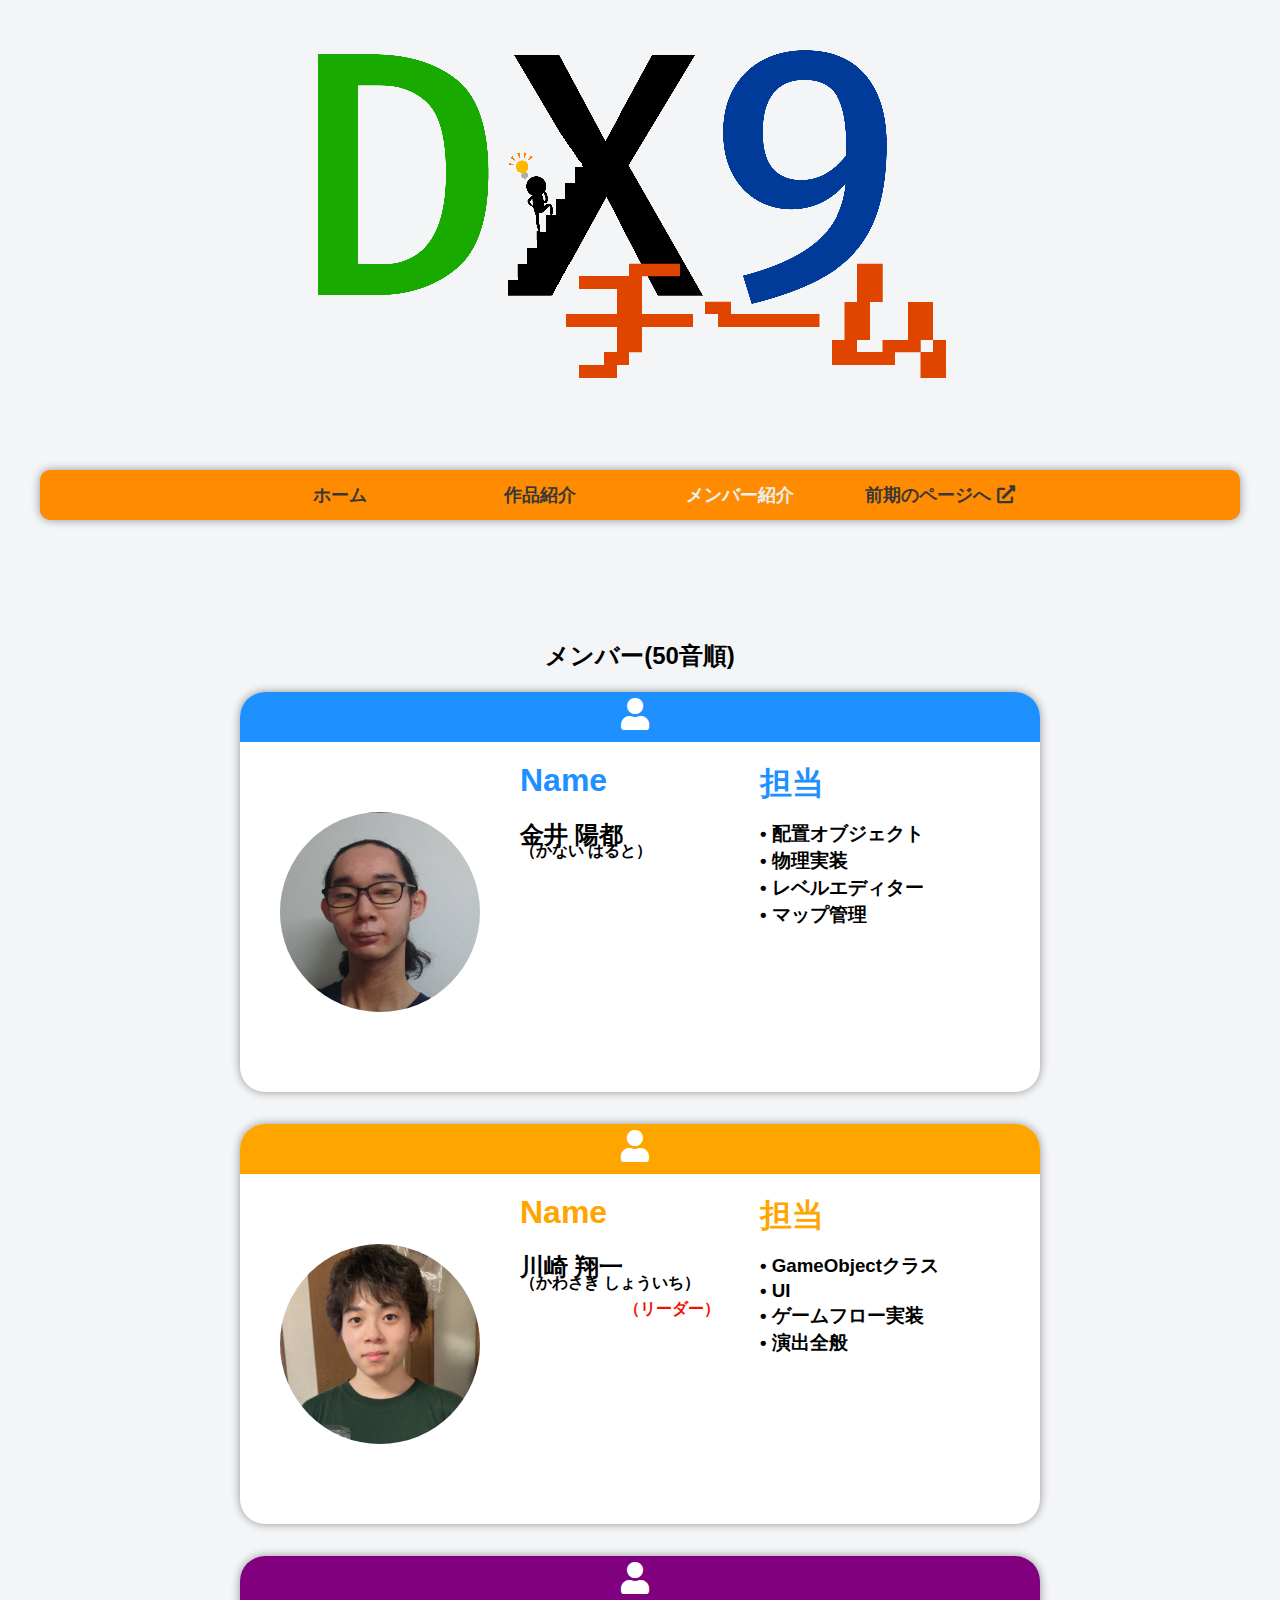
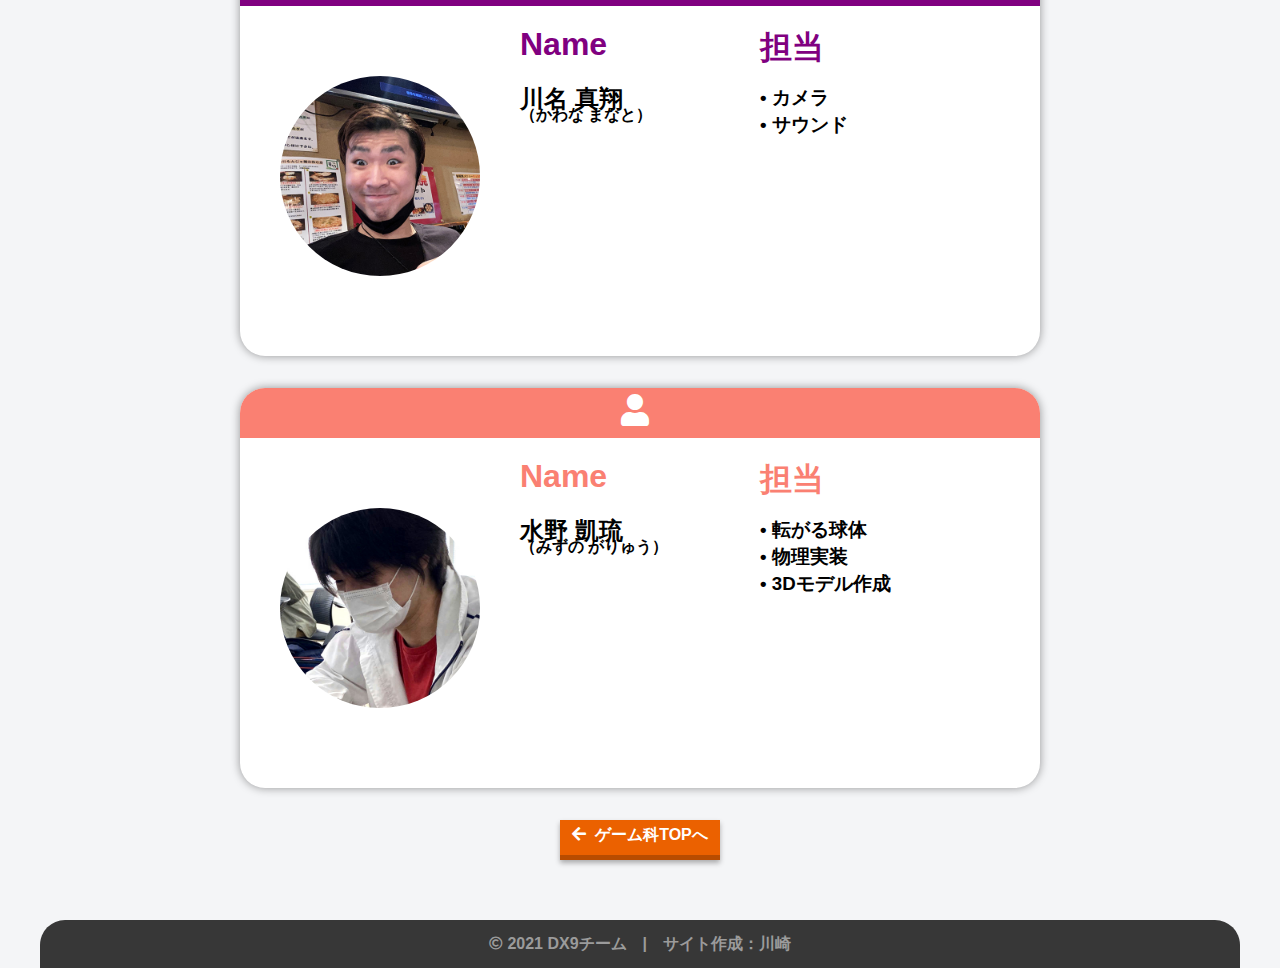
==== about-us/index.html @ 87ac419a "学科内発表会更新" ====
<!DOCTYPE html>
<html lang="ja" dir="ltr">
  <head>
    <meta charset="utf-8">
    <meta name="author"              content="shopipi">
    <meta name="robots"              content="noindex,nofollow">
    <meta http-equiv="pragma"        content="no-cache">
    <meta http-equiv="cache-control" content="no-cache">

    <!-- モバイル対応用 -->
    <meta name="viewport" content="width=device-width">

    <!-- favicon -->
    <link rel="shortcut icon" href="../favicon.png" type="image/png">

    <!-- CSS -->
    <link rel="stylesheet" href="../master.css">
    <link rel="stylesheet" href="../include/nav.css">
    <link rel="stylesheet" href="profile-card.css">
    <link rel="stylesheet" href="../yokoari.css">
    <link rel="stylesheet" href="../top-page.css">
    <link rel="stylesheet" href="https://use.fontawesome.com/releases/v5.6.3/css/all.css">

    <!-- JavaScript -->
    <script type="text/javascript" src="https://code.jquery.com/jquery-3.5.1.min.js"></script>
    <script type="text/javascript" src="../master.js"></script>
    <script type="text/javascript" src="profile-card.js"></script>
    <script type="text/javascript" src="../ajax.js"></script>
    <script src="../client.js"></script>

    <!-- Ajax -->
    <script>
      AjaxItem.nav('../', 2);
    </script>
    
    <!-- 見た目 -->
    <title>メンバー紹介 | DX9チーム</title>
    <link rel="canonical" href="https://ydagame.github.io/DX9-Team/about-us/"/>
    <meta property="og:title"     content="チーム紹介 | DX9チーム"/>
    <meta property="og:url"       content="https://ydagame.github.io/DX9-Team/about-us/"/>
    <meta property="og:site_name" content="DX9チーム"/>
    <meta property="og:type"      content="website"/>
    <meta property="og:image"     content="https://raw.githubusercontent.com/ydagame/DX9-Team/main/DX9-Team-white.png"/>
    <meta name="twitter:card"     content="summary_large_image"/>
    <meta name="twitter:title"    content="メンバー紹介 | DX9チーム"/>
    <meta name="description"      content="YDAゲーム科の2年DX9チームのウェブサイトです"/>
    <meta name="theme-color"      content="#FF8C00"/>
  </head>

  <body>

    <!-- IEブロック -->
    <script type="text/javascript" src="../notsupport.js"></script>

    <!-- <div class="header"></div> -->
    <!-- <div class="koro-logo-black"></div> -->
    <!-- <div class="shadow"></div> -->

    <dir class="logo big"></dir>

    <!-- ナビゲーション -->
    <div class="nav"></div>
    
    <!-- ナビゲーション -->
    <div class="nav-pc">
      <a href="../" class="tab">ホーム</a>
      <a href="../KORO" class="tab">作品紹介</a>
      <a href="" class="tab current">メンバー紹介</a>
      <a href="/DX9-Team/前期のページ" target="_blank" class="zenki tab">前期のページへ&nbsp;<i class="fas fa-external-link-alt"></i></a>
    </div>

    <!-- 見出し -->
    <h2 style="margin: 20px auto 20px auto;">メンバー(50音順)</h2>

    <!-- Profile -->
    <script>
      let kanai = new Profile("kanai");
      kanai.set_name("金井 陽都", "かない はると");
      kanai.set_avatarImg("kanai.png");
      kanai.set_themeColor("dodgerblue");
      kanai.add_TANTOU("配置オブジェクト");
      kanai.add_TANTOU("物理実装");
      kanai.add_TANTOU("レベルエディター");
      kanai.add_TANTOU("マップ管理");
      // kanai.add_TANTOU("Transformクラス");
      // kanai.add_YOTEI("Stage（フィールド）");
      kanai.create();
    </script>
    <script>
      let kawasaki = new Profile("kawasaki", true);
      kawasaki.set_name("川崎 翔一", "かわさき しょういち");
      kawasaki.set_avatarImg("kawasaki.jpg");
      kawasaki.set_themeColor("orange");
      kawasaki.add_TANTOU("GameObjectクラス");
      kawasaki.add_TANTOU("UI");
      // kawasaki.add_TANTOU("SkyBox");
      // kawasaki.add_TANTOU("パーティクルエフェクト");
      kawasaki.add_TANTOU("ゲームフロー実装");
      kawasaki.add_TANTOU("演出全般")
      // kawasaki.add_YOTEI("セーブデータ実装");
      kawasaki.create();
    </script>
    <script>
      let kawana = new Profile("kawana");
      kawana.set_name("川名 真翔", "かわな まなと");
      kawana.set_avatarImg("kawana.jpg");
      kawana.set_themeColor("purple");
      kawana.add_TANTOU("カメラ");
      kawana.add_TANTOU("サウンド");
      kawana.create();
    </script>
    <script>
      let mizuno = new Profile("mizuno");
      mizuno.set_name("水野 凱琉", "みずの がりゅう");
      mizuno.set_avatarImg("mizuno.jpg");
      mizuno.set_themeColor("salmon");
      mizuno.add_TANTOU("転がる球体");
      mizuno.add_TANTOU("物理実装");
      mizuno.add_TANTOU("3Dモデル作成");
      // mizuno.add_YOTEI("まだ実装できていない<br>&nbsp; 物理の実装");
      mizuno.create();
    </script>

    <!-- ボタン -->
    <a href="https://ydagame.wixsite.com/presentation2021" class="back-top-top">
      <i class="fas fa-arrow-left"></i>&nbsp;
      ゲーム科TOPへ
    </a>

    <!-- ページ上部に戻る -->
    <div class="moveToTop"></div>
    
    <!-- フッター -->
    <footer><i class="far fa-copyright"></i>&nbsp;2021 DX9チーム　|　サイト作成：川崎</footer>

  </body>
</html>
---- master.css ----
/*==================================
               Root
==================================*/
:root
{
  --popup-scale: 1.05;
  --duration-value: 0.3s;
  --border-radius-value: 20px;
  --box-shadow-value: 0px 0px 10px rgba(0,0,0,0.4);

  --card-item-width: 230px;
  --card-item-height: 300px;
  --card-item-margin: 0 auto 0 auto;

  --card-item-img-width: 220px;

  --footer-height: 18px;
}

/*==================================
               Body
==================================*/
body
{
  /* For Ajax Load */
  visibility: hidden;

  background-repeat: no-repeat;
  background-size: 100%;

  display: flex;
  flex-direction: column;
  min-height: 100vh;
  margin: 0;
  padding: 0;

  background-attachment: fixed;
  
  background-color: #F4F5F7;
  font-family: Arial, Helvetica, sans-serif;
}

/*==================================
             Logo Image
==================================*/
.logo
{
  background: url(DX9-Team.png) no-repeat;
  margin: 0 auto;

  -ms-interpolation-mode: nearest-neighbor;
  image-rendering: -webkit-optimize-contrast;
  image-rendering: -moz-crisp-edges;
  image-rendering: -o-crisp-edges;
  image-rendering: pixelated;
}
.large
{
  width: calc(1960px / 2);
  height: calc(1410px / 2);
  background-size: calc(1960px / 2);
}
.big
{
  width: calc(1960px / 3);
  height: calc(1410px / 3);
  background-size: calc(1960px / 3);
}
.mini
{
  background: url("DX9-Team.png") no-repeat;
  transition-duration: 0.3s;
  margin: -10px 0 20px 0;
  
  width: calc(1960px / 12);
  height: calc(1410px / 12 - 20px);
  background-size: calc(1960px / 12);

  position: relative;
  top: 24px;
  right: 20px;
}
.notsupport-img
{
  background: url(DX9-Team.png) no-repeat;
  width: 592px;
  height: 337px;
  background-size: 592px;
  margin: 0 auto;
  transform: scale(0.5);
}

/*==================================
              Header
==================================*/
header
{
  position: absolute;
  background-repeat: no-repeat;
  background-position: center center;
  background-size: 100%;
  width: 100%;
  height: 250px;
  margin: 0 auto;
  z-index: -1;
  background: transparent;
}

/*==================================
            パンくずリスト
==================================*/
.breadcrumb
{
  padding: 8px 0 0 calc(50% - 600px);
  text-align: left;
  list-style: none;

  margin: 0;
  width: 100%;
  height: 28px;
  background: #283593;
}
.breadcrumb li
{
  display: inline;
  list-style: none;
}
.breadcrumb li:after
{
  content: '>';
  padding: 0 0.2em;
  color: white;
}
.breadcrumb li:last-child:after
{
  content: '';
}
.breadcrumb li a
{
  text-decoration: underline;
  color: white;
}
.breadcrumb li a:hover
{
  text-decoration: none;
}
.breadcrumb span
{
  color: white;
}

/*==================================
          Iframe Contents
==================================*/
iframe
{
  margin: 10px auto;
  border-radius: 16px;
  border: none;
  border-style: none;
  outline: none;
  box-shadow: var(--box-shadow-value);
  max-width: 100vw;
}

/*==================================
          ページ上部に戻る
==================================*/
.moveToTop
{
  width: 50px;
  height: 50px;
  background: url("https://image.flaticon.com/icons/png/512/61/61769.png");
  background-size: 100%;
  position: fixed;
  bottom: 20px;
  right: 20px;
  transition-duration: 0.3s;
  transform: scale(0);
}

/*==================================
              Footer
==================================*/
footer
{ 
  display: flex;
  flex-direction: row;
  justify-content: center;
  align-items: center;

  background: #373737;
  width: 1200px;
  height: 48px;
  text-align: center;
  margin: 0 auto;
  color: #9b9b9b;
  font-weight: bold;
  border-radius: 25px 25px 0 0;
  font-size: 16px;
}
footer i
{
  font-size: 13.5px;
}

/*==================================
     ゲーム科トップに戻るボタン
==================================*/
a.back-top-top
{
  color: white;
  background-color: #eb6100;
  border-bottom: 5px solid #b84c00;
  width: 160px;
  height: 30px;
  text-align: center;
  font-weight: bold;
  margin: 0 auto 60px;
  text-decoration: none;
  padding-top: 5px;
}
a.back-top-top:hover
{
  margin-top: 3px;
  color: white;
  background: #f56500;
  border-bottom: 2px solid #b84c00;
}
a.back-top-top
{
  box-shadow: 0 3px 5px rgba(0, 0, 0, 0.3);
}

/*==================================
          アンケートボタン
==================================*/
a.google-form-btn
{
  color: white;
  background-color: #673ab7;
  border-bottom: 5px solid #3e2569;
  width: 160px;
  height: 30px;
  text-align: center;
  font-weight: bold;
  margin: 0 auto 20px;
  text-decoration: none;
  padding-top: 5px;
}
a.google-form-btn:hover
{
  margin-top: 3px;
  color: white;
  background: #7c44db;
  border-bottom: 2px solid #3e2569;
}
a.google-form-btn
{
  box-shadow: 0 3px 5px rgba(0, 0, 0, 0.3);
}

/*==================================
             Scrollbar
==================================*/
::-webkit-scrollbar
{
  width: 12px;
  height: 12px;
}
::-webkit-scrollbar-track
{
  background: #8e8e8e;
}
::-webkit-scrollbar-thumb
{
  background: #373737;
  border-radius: 50px;
}

/*==================================
            For Mobile
==================================*/
@media screen and (max-width: 480px)
{
  .big, .large
  {
    width: 90vw;
    height: 50vw;
    background-size: 90vw;
    margin: 0 auto !important;
  }
  .moveToTop
  {
    display: none;
  }
  header
  {
    height: 75vw;
    background-size: auto 75vw;
  }
  
  footer
  {
    height: 8vw;
    font-size: 4vw;
    width: 80vw;
  }
}
---- include/nav.css ----
nav
{
  text-align: center;
  margin-bottom: 40px;
  margin: 0 auto;
  border-radius: 25px;
}
nav ul
{
  margin: 0;
  padding: 0;
  padding-bottom: 2px;
}
nav li
{
  list-style: none;
  display: inline-block;
  width: 250px;
  margin-left: -7px;
}
nav li.current
{
  border-bottom: darkorange solid 3px;
}
nav li:not(:first-child)
{
  border-left: 3px solid #aaa;
}
nav li:not(:last-child)
{
  border-right: 3px solid #aaa;
}
nav a
{
  text-decoration: none;
  color: #aaa;
  font-size: 18px;
  font-weight: bold;
  margin-left: 2px;
  transition-duration: 0.1s;
}
nav .current a
{
  color: black;
}
nav .tab a:hover
{
  color: darkorange;
  cursor: pointer;
}

.mobile-nav, .mobile-nav-menu
{
  display: none;
}

@media screen and (max-width: 480px)
{
  .mobile-nav
  {
    display: block;
    margin: 0 auto;
    font-size: 48px;
    color: darkorange;
    text-align: center;
  }
  .mobile-nav p
  {
    font-size: 14.4px;
    font-weight: bold;
    margin: -6px auto;
  }
  .mobile-nav-icon
  {
    transition-duration: 0.3s;
  }
  .mobile-nav-icon.close
  {
    transform: rotateZ(0deg);
  }
  .mobile-nav-icon.open
  {
    transform: rotateZ(90deg);
  }
  .mobile-nav-menu
  {
    transition-duration: 0.3s;
    width: 100vw;
    text-align: center;
    display: block;
  }
  .mobile-nav-menu a, .mobile-nav-menu i
  {
    color: #aaa;
    text-decoration: none;
    font-weight: bold;
  }
  .mobile-nav-menu a.current
  {
    color: black; 
  }
  .mobile-nav-menu.close
  {
    visibility: hidden;
    height: 0;
    font-size: 0;
  }
  .mobile-nav-menu.open
  {
    visibility: visible;
    height: 170px;
    font-size: 20px;
  }
  .mobile-nav-bar
  {
    display: block;
    width: 40vw;
    height: 5px;
    background: lightgray;
    margin: 40px auto;
    border-radius: 50px;
  }
  nav
  {
    display: none;
  }
  nav a
  {
    font-size: 24px;
  }
  nav li:not(:first-child)
  {
    border: none;
  }
  nav li:not(:last-child)
  {
    border: none;
  }
  nav li:first-child
  {
    border-bottom: #aaa solid 3px;
  }  
}
---- about-us/profile-card.css ----
.bg
{
  border-radius: 25px;
  margin: 0 auto 32px auto;

  box-shadow: 0px 0px 10px rgba(0,0,0,0.4);
  width: 800px;
  height: 400px;
  background-size: 800px;
  background-color: white;
}
.bg .title-bar
{
  width: 800px;
  height: 50px;
  border-radius: 25px 25px 0 0;
  text-align: center;
  font-size: 48px;
  font-weight: bold;
  line-height: 35px;
}
.title-bar .fa-user
{
  color: white;
}
.bg .avatar
{
  background-repeat: no-repeat;
  background-size: 200px;

  width: 200px;
  height: 200px;
  border-radius: 50%;
  margin: 70px 0 auto 40px;
}
.bg .profile, .bg .detail
{
  margin: 20px 0 0 40px;
}
.bg .profile
{
  width: 200px;
}
.bg h1
{
  margin: 0;
}
.bg .furigana
{
  /* line-height: 0; */
  margin: -30px 0 45px 0;
  font-size: 16px;
}
.bg .leader
{
  color: #F40F02;
  text-align: right;
  margin-top: -40px;
  font-weight: bold;
}
.bg .role
{
  color: red;
  font-weight: bold;
}
.bg .inner
{
  display: flex;
}
.detail h3
{
  margin: 15px 0 -14px 0;
}
.detail h1:not(:first-child)
{
  margin-top: 55px;
}
.bg i
{
  font-size: 32px;
  transition-duration: 0.1s;
  color: dimgray;
  margin-right: 10px;
}
.fa-github:hover
{
  color: #792F9E;
}
.fa-youtube:hover
{
  color: red;
}
.fa-twitter:hover
{
  color: #1da1f2;
}

@media screen and (max-width: 480px)
{
  .bg
  {
    width: 90vw;
    height: auto;
    padding-bottom: 60px;

    margin: 0 auto 30px;
  }
  .bg .inner
  {
    flex-direction: column;
  }
  .bg .title-bar
  {
    width: 90vw;
  }
  .bg h1
  {
    font-size: 48px;
    margin-top: -30px;
  }
  .bg h2
  {
    font-size: 28px;
  }
  .bg .leader
  {
    text-align: left;
  }
  .bg .avatar
  {
    width: 150px;
    height: 150px;
    background-size: 150px !important;
    background-position: center center;
    margin: 30px auto;
  }
  .bg .profile, .bg .detail
  {
    width: 80vw;
  }
  .bg i:hover
  {
    color: dimgray !important;
  }
  .bg h2
  {
    margin-top: 0;
  }
  .bg .yotei
  {
    margin-top: 30px !important;
  }
}
---- yokoari.css ----
.header
{
  width: 99.3vw;
  height: 340px;
  background: #6aaf16;
  position: absolute;
  right: 0;
  left: 0;
  z-index: -2;
  box-shadow: var(--box-shadow-value);
  border-radius: 0 0 400px 400px;
  /* border-right: white 14px solid; */
  /* border-left:  white 14px solid; */
}
.koro-logo-black
{
  width: 500px;
  height: 500px;
  background-size: 500px !important;
  background: url(KORO-Logo-Black.png) no-repeat;
  margin: 20px auto 100px;
  box-shadow: var(--box-shadow-value);
  border-radius: 50%;
}
.shadow
{
  width: 300px;
  height: 50px;
  background: darkgrey;
  margin: 0 auto;
  position: absolute;
  right: 0;
  left: 0;
  top: 490px;
  border-radius: 50%;
  z-index: -1;
}
.yokoari
{
  width: 1380px;
  margin: 0 auto;
  line-height: 20px;
}
.yokoari h1
{
  font-size: 50px;
  color: goldenrod;
  text-shadow: 1px 1px 0 goldenrod, -1px -1px 0 goldenrod,
              -1px 1px 0 goldenrod,  1px -1px 0 goldenrod,
               0px 1px 0 goldenrod,  0   -1px 0 goldenrod,
              -1px 0   0 goldenrod,  1px  0   0 goldenrod;
}
.yokoari h2
{
  font-size: 70px;
  text-align: center;
  color: orange;
  text-shadow: 1px 1px 0 orange, -1px -1px 0 orange,
              -1px 1px 0 orange,  1px -1px 0 orange,
               0px 1px 0 orange,  0   -1px 0 orange,
              -1px 0   0 orange,  1px  0   0 orange;
}
.only-mobile-view
{
  display: none !important;
}

.download
{
  margin: 0 auto;
}
.download h1
{
  color: #F40F02;
  font-size: 42px;
  text-align: center;
}
.download .br
{
  display: none;
}
.download .desc
{
  font-size: 24px;
  font-weight: bold;
  width: 800px;
  margin: 50px auto 70px;
  line-height: 50px;
}
.download .desc a
{
  color: black;
}
.download .desc p
{
  font-size: 16px;
  text-align: right;
  color: dimgray;
  line-height: 20px;
}
.download .desc .plz
{
  color: #673ab7;
  font-weight: bold;
  margin-bottom: 60px;
  font-size: 18px;
  text-align: center;
}

.spilt-bar
{
  width: 340px;
  height: 5px;
  background: lightgray;
  margin: 40px auto;
  border-radius: 50px;
}

.nav
{
  margin: 50px auto !important;
}

details
{
  border: none;
  outline: none;
}
summary
{
  font-size: 19px;
  border: none;
  outline: none;
}
summary:hover
{
  cursor: pointer;
}
.wd
{
  width: 100%;
  height: 100%;
}

@media screen and (max-width: 480px)
{
  .header
  {
    height: 34vw;
    border-radius: 0 0 80px 80px;
  }
  .koro-logo-black
  {
    width: 50vw;
    height: 50vw;
    background-size: 50vw !important;
    margin-bottom: 10vw;
  }
  .shadow
  {
    width: 25vw;
    height: 8vw;
    top: 50vw;
  }
  .yokoari
  {
    margin: -20px auto 0;
    width: 100vw;
  }
  .yokoari h1
  {
    font-size: 7vw;
  }
  .yokoari h2
  {
    font-size: 9vw;
  }
  .only-pc-view
  {
    display: none !important;
  }
  .only-mobile-view
  {
    display: block !important;
  }

  .download h1
  {
    font-size: 7vw;
  }
  .download .br
  {
    display: block;
  }
  .download .desc
  {
    width: 90vw;
    font-size: 5vw;
    line-height: 30px;
  }
  .download .desc li
  {
    padding-bottom: 20px;
  }
  .download .desc p
  {
    font-size: 3.5vw;
    text-align: right;
  }

  .spilt-bar
  {
    width: 40vw;
    height: 5px;
    background: lightgray;
    margin: 40px auto;
    border-radius: 50px;
  }

  .nav
  {
    margin: 0 auto !important;
  }
}
---- top-page.css ----
.wrapper
{
  display: flex;
  flex-direction: row;
  margin: 0 auto;
}
.sidebar
{
  display: flex;
  flex-direction: column;
  margin: 80px auto 0 20px;
}
.banner
{
  width: 400px;
  height: 200px;
  background: #373737;
  margin-top: 20px;
  box-shadow: var(--box-shadow-value);
  border-radius: 20px;

  transition-duration: 0.3s;

  /* -ms-interpolation-mode: nearest-neighbor;
  image-rendering: -webkit-optimize-contrast;
  image-rendering: -moz-crisp-edges;
  image-rendering: -o-crisp-edges;
  image-rendering: pixelated; */
}
.banner.zoom
{
  background: url('banner-zoom.png') no-repeat;
  background-size: 400px;
  background-position: center center;
}
.banner.poster
{
  background: url('banner-poster.png') no-repeat;
  background-size: 400px;
  background-position: center center;
}
.banner:hover
{
  transform: scale(1.05);
}
.nav-pc
{
  width: 1200px;
  height: 50px;
  background: darkorange;
  margin: -100px auto 100px;

  display: flex;
  flex-direction: row;
  justify-content: center;
  align-items: center;
  text-align: center;

  border-radius: 10px;

  box-shadow: var(--box-shadow-value);
}
.nav-pc .tab
{
  width: 200px;
  font-weight: bold;
  color: #373737;
  text-decoration: none;
  transition-duration: 0.3s;
  font-size: 18px;
}
.nav-pc .tab.current
{
  color: #ECF0F2;
}
.what-dx9team
{
  width: 500px;
  height: var(--photo-height);
  text-align: center;
  display: none;
}
.what-dx9team h1
{
  color: white;
}
nav
{
  display: none !important;
}
@media screen and (max-width: 480px)
{
  .wrapper
  {
    flex-direction: column;
  }
  .sidebar
  {
    width: 90vw;
    flex-direction: row;
    margin: 50px auto;
  }
  .banner
  {
    width: 40vw;
    height: 40vw;
    margin: 0 auto;
    background-size: 40vw !important;
  }
  .banner-split
  {
    width: 10vw;
  }
  .banner:hover
  {
    transform: scale(1);
    cursor: default;
  }
  .banner.zoom
  {
    background: url(banner-zoom-mobile.png);
  }
  .banner.poster
  {
    background: url(banner-poster-mobile.png);
  }
  .nav-pc
  {
    display: none;
  }
}
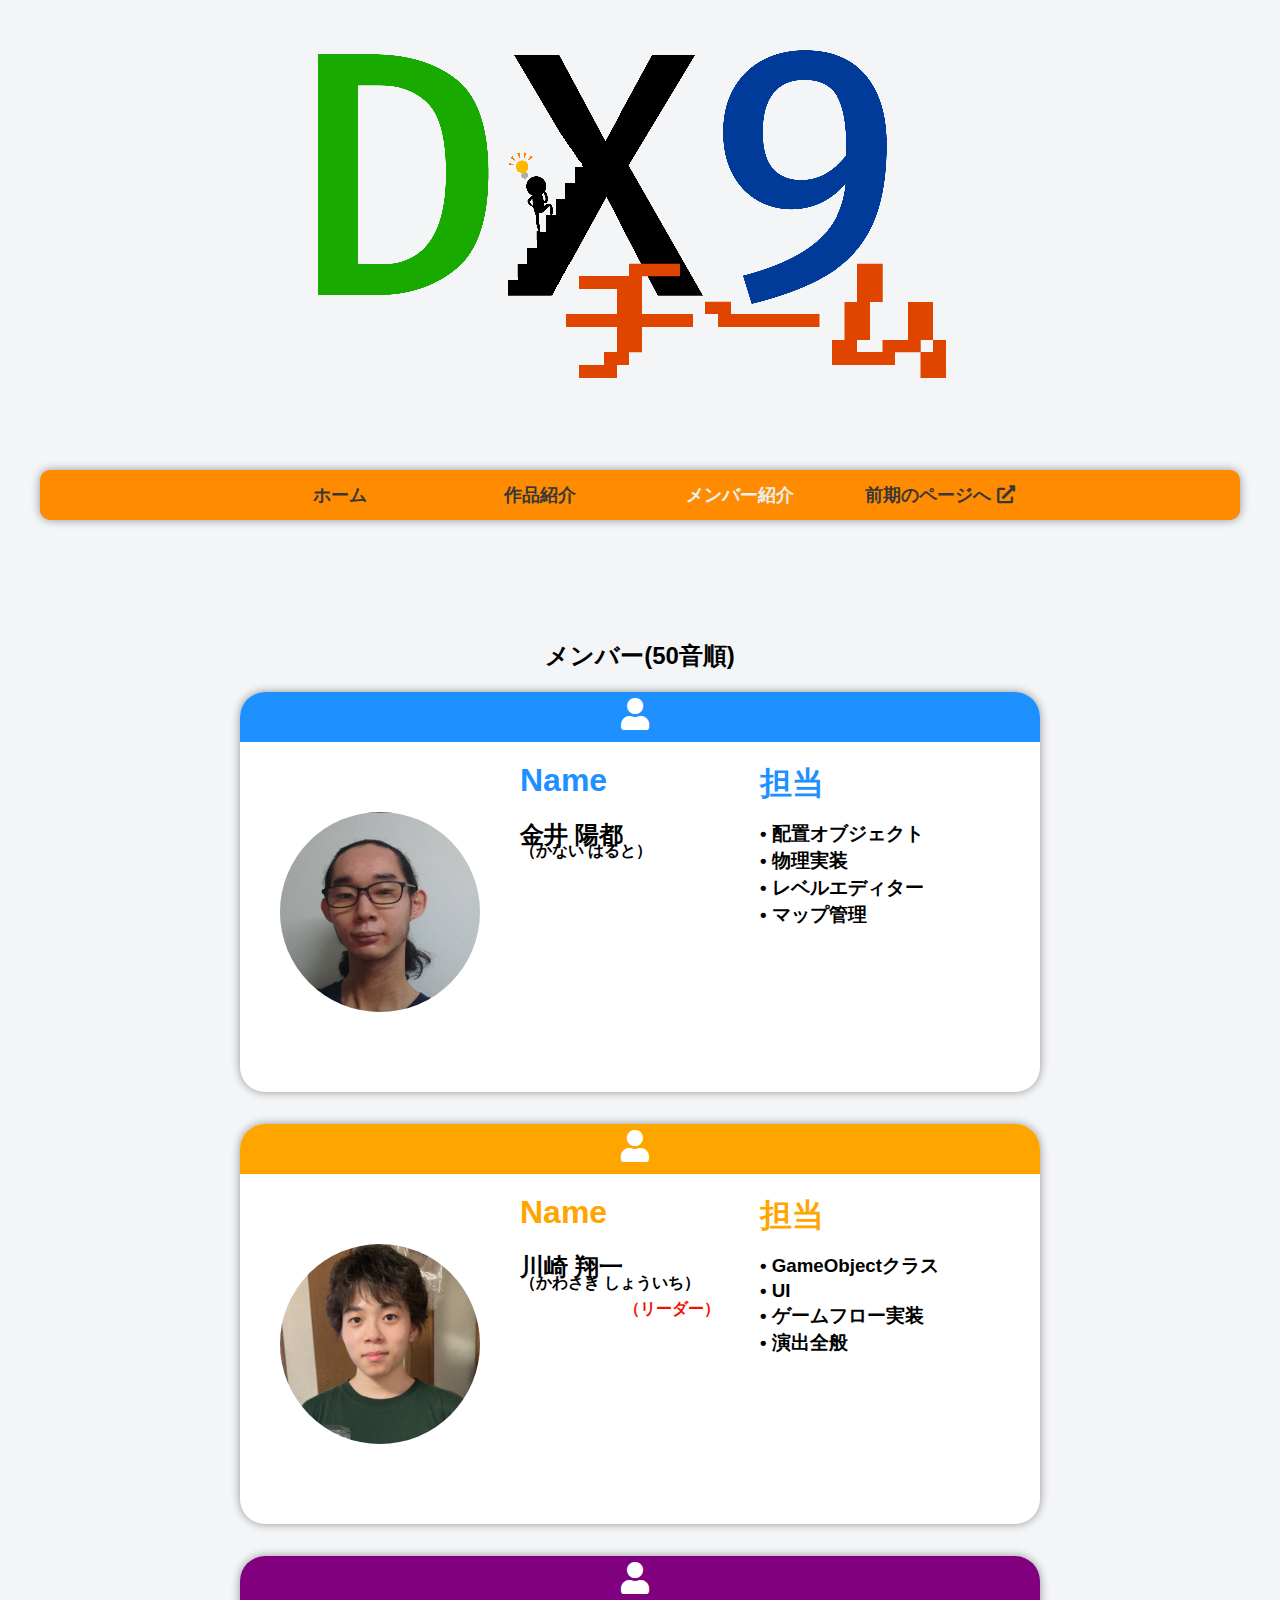
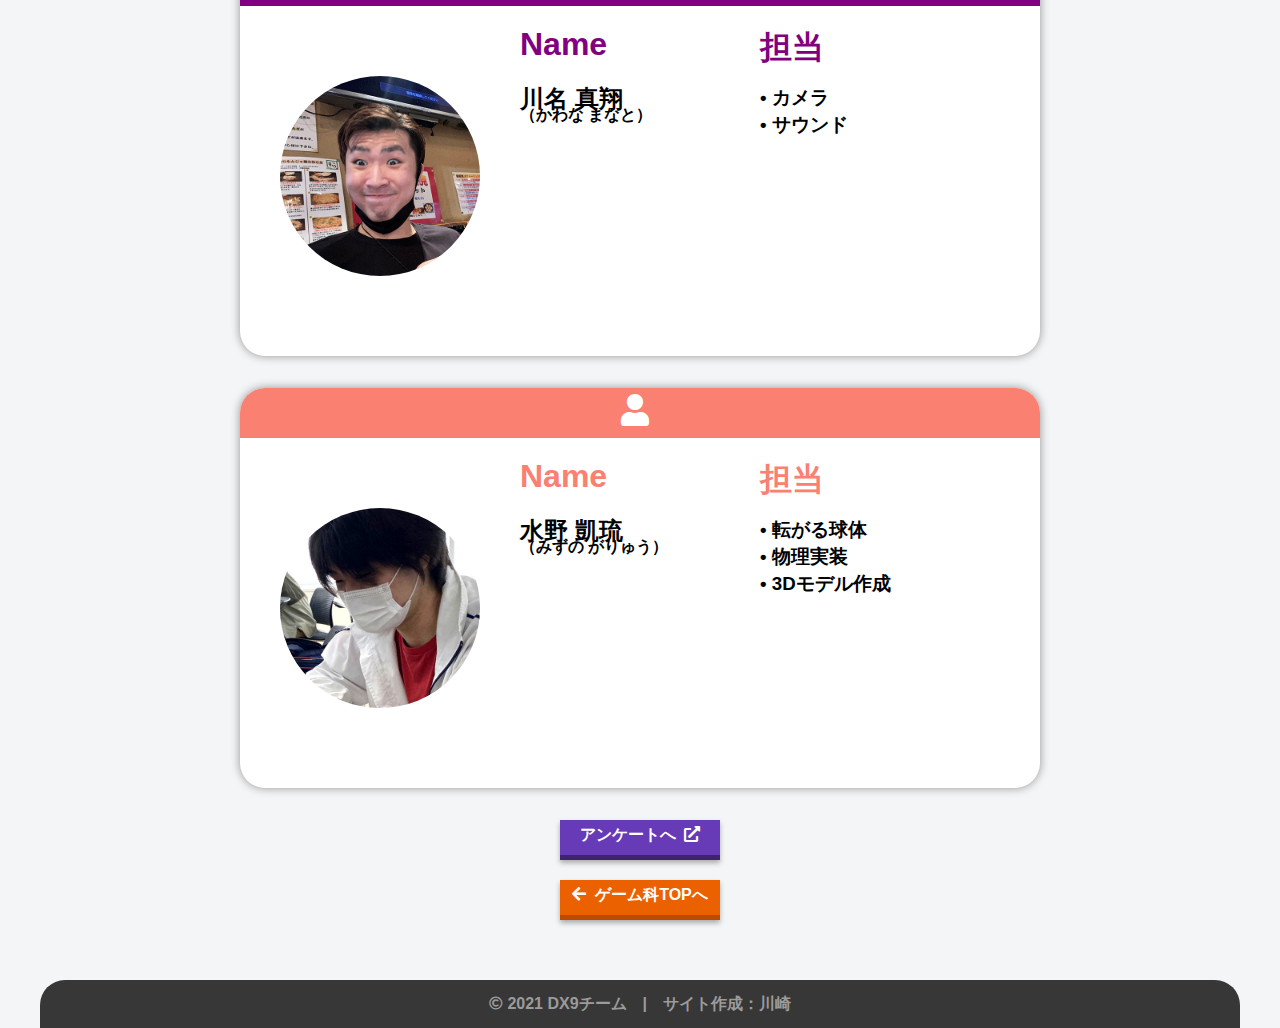
==== commit b7c2a108: "ボタン追加" ====
--- a/about-us/index.html
+++ b/about-us/index.html
@@ -122,6 +122,12 @@
     </script>
 
     <!-- ボタン -->
+    <a href="https://forms.gle/LMaWKQVPrEvDYjna9" class="google-form-btn" target="_blank">
+      アンケートへ
+      &nbsp;<i class="fas fa-external-link-alt"></i>
+    </a>
+
+    <!-- ボタン -->
     <a href="https://ydagame.wixsite.com/presentation2021" class="back-top-top">
       <i class="fas fa-arrow-left"></i>&nbsp;
       ゲーム科TOPへ
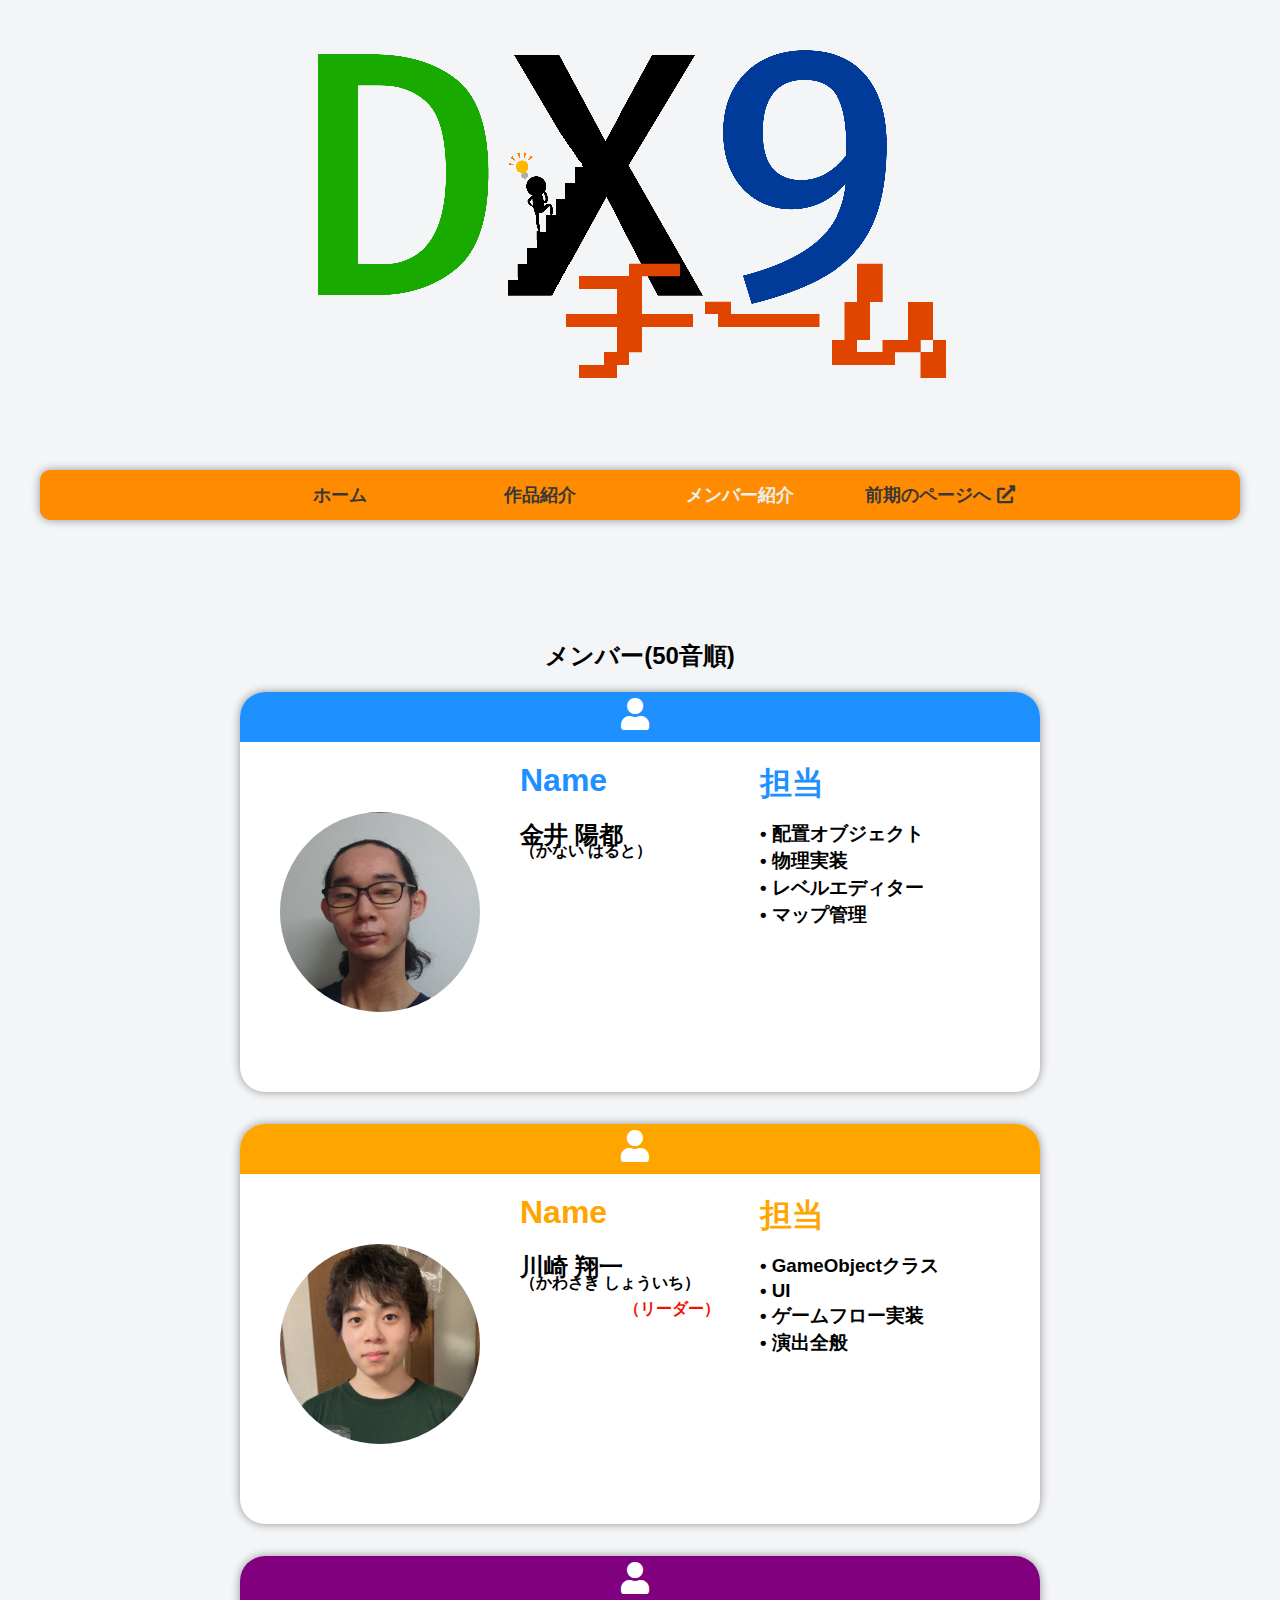
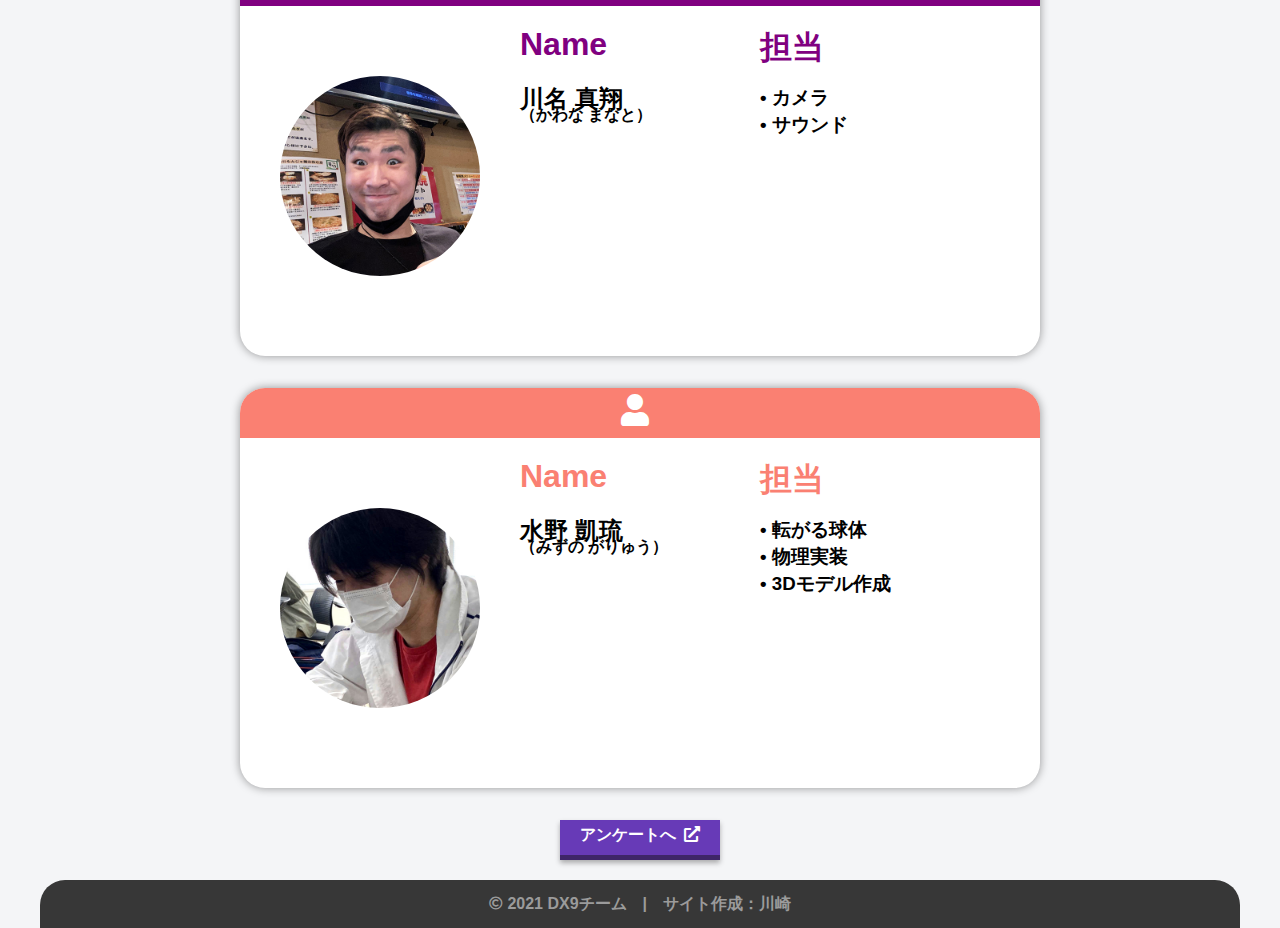
==== commit be7717cc: "更新" ====
--- a/about-us/index.html
+++ b/about-us/index.html
@@ -128,10 +128,10 @@
     </a>
 
     <!-- ボタン -->
-    <a href="https://ydagame.wixsite.com/presentation2021" class="back-top-top">
+    <!-- <a href="https://ydagame.wixsite.com/presentation2021" class="back-top-top">
       <i class="fas fa-arrow-left"></i>&nbsp;
       ゲーム科TOPへ
-    </a>
+    </a> -->
 
     <!-- ページ上部に戻る -->
     <div class="moveToTop"></div>
--- a/master.css
+++ b/master.css
@@ -303,7 +303,7 @@
   footer
   {
     height: 8vw;
-    font-size: 4vw;
+    font-size: 3.6vw;
     width: 80vw;
   }
 }
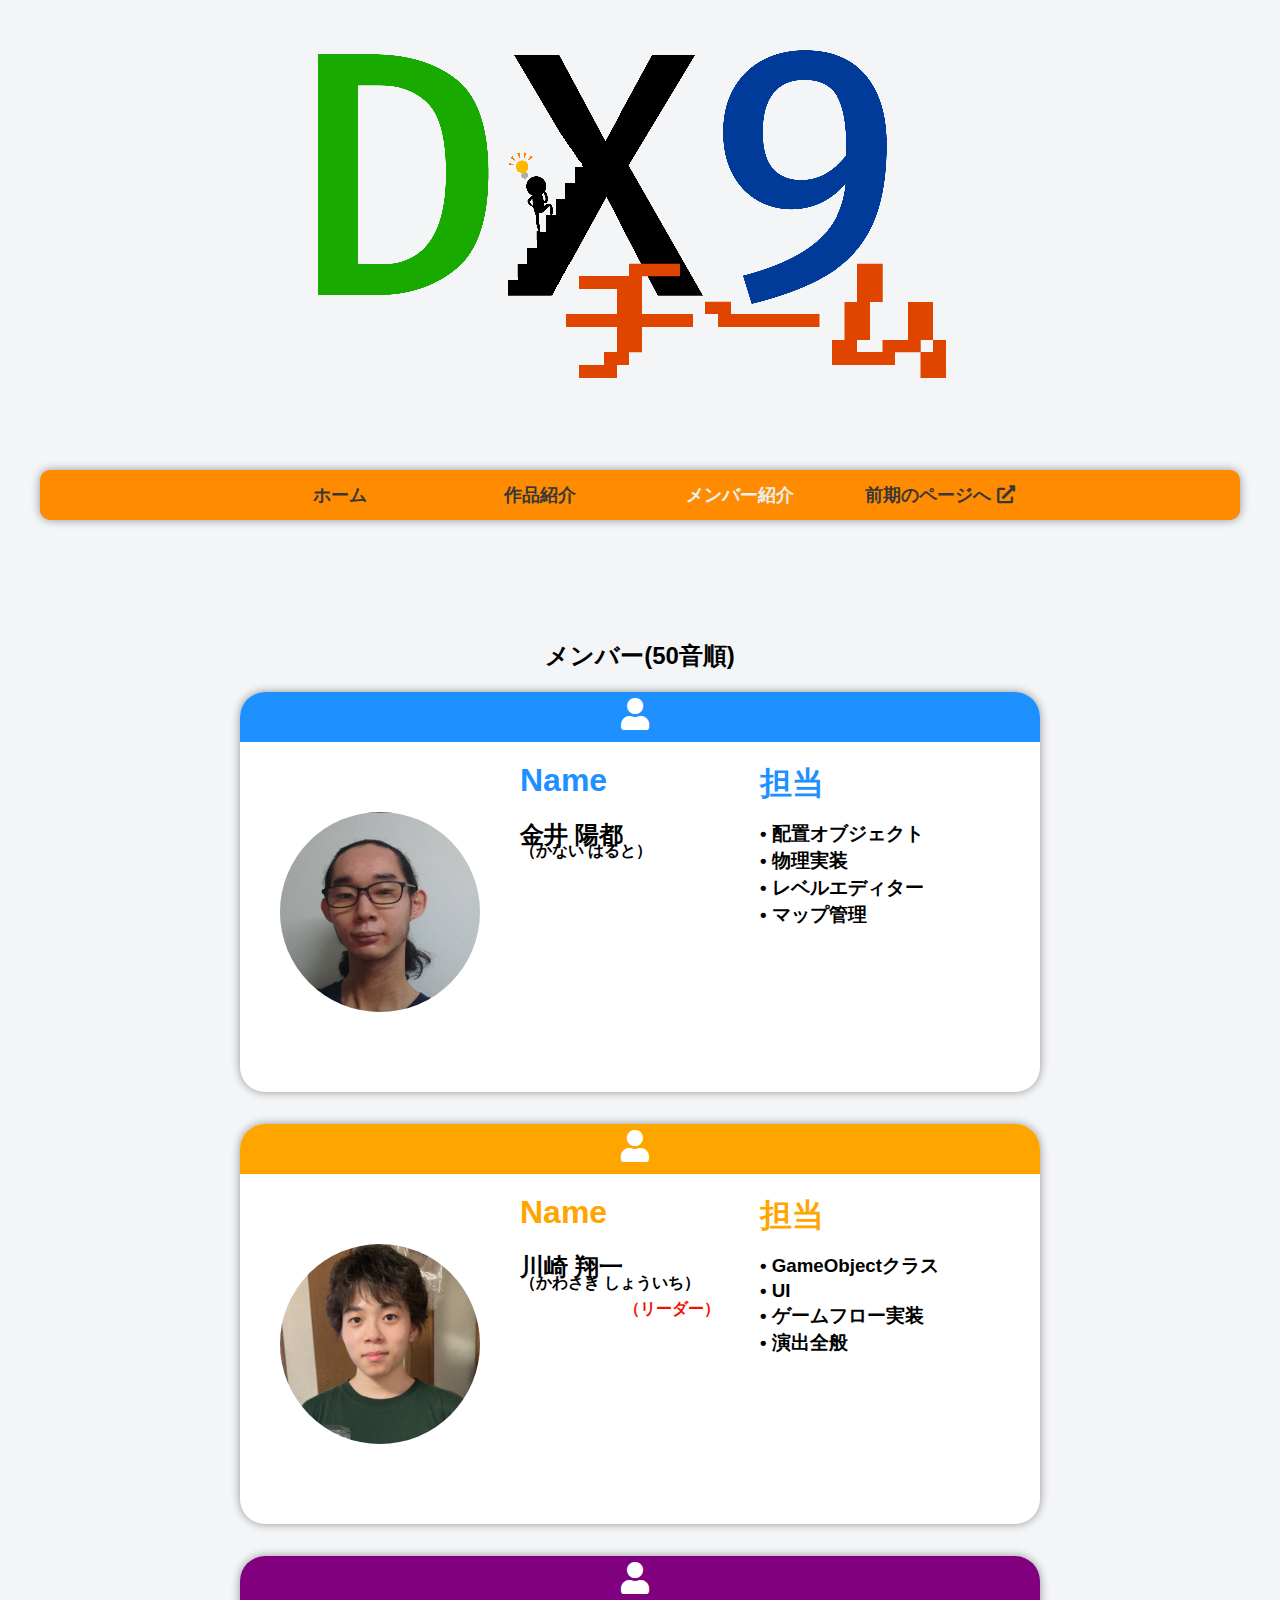
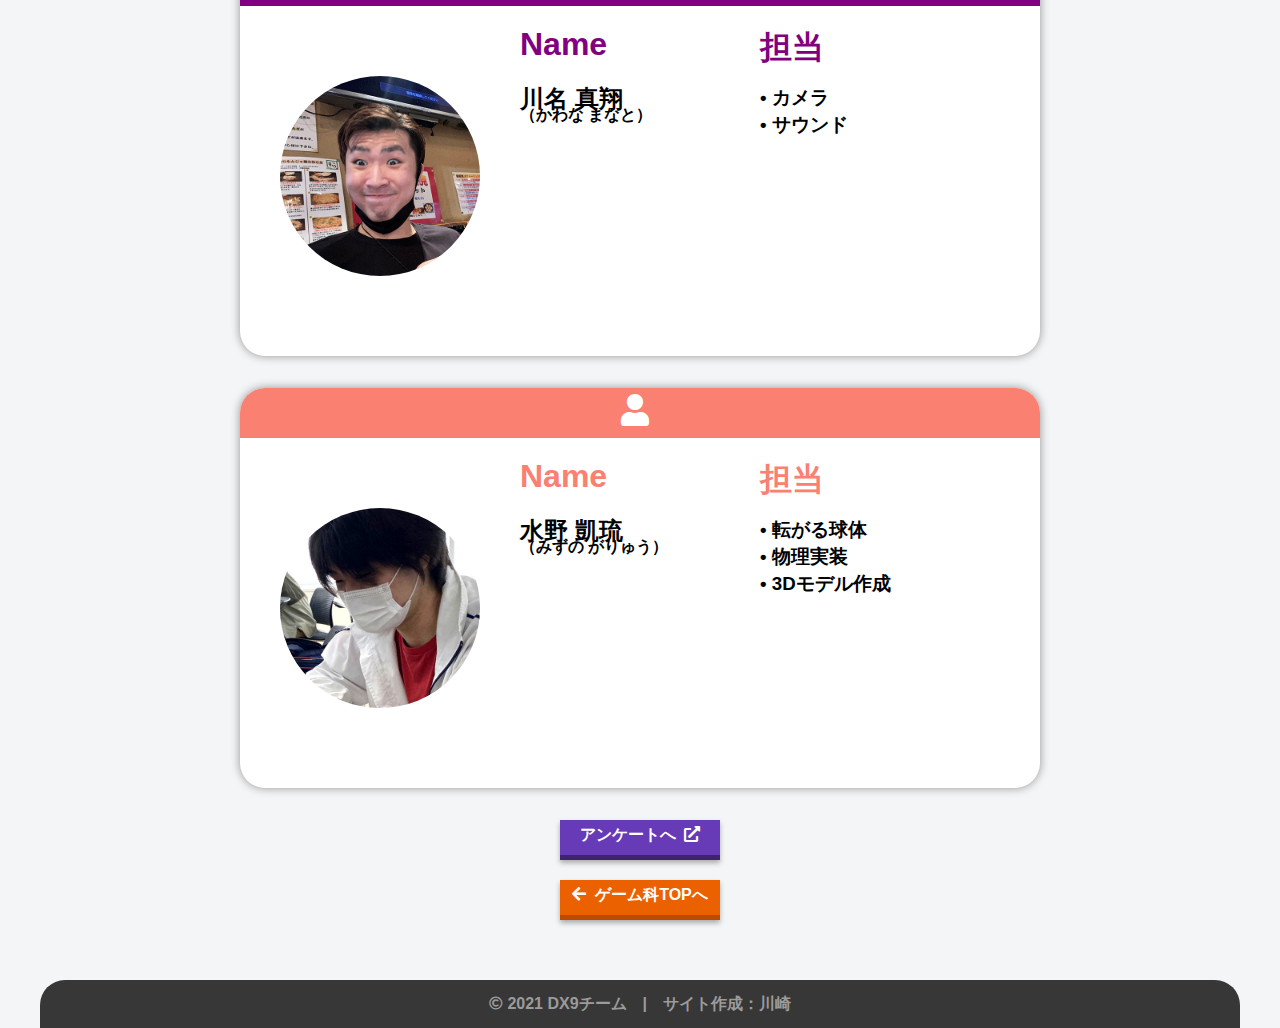
==== commit 11368825: "また更新" ====
--- a/about-us/index.html
+++ b/about-us/index.html
@@ -128,10 +128,10 @@
     </a>
 
     <!-- ボタン -->
-    <!-- <a href="https://ydagame.wixsite.com/presentation2021" class="back-top-top">
+    <a href="https://ydagame.wixsite.com/presentation2021" class="back-top-top">
       <i class="fas fa-arrow-left"></i>&nbsp;
       ゲーム科TOPへ
-    </a> -->
+    </a>
 
     <!-- ページ上部に戻る -->
     <div class="moveToTop"></div>
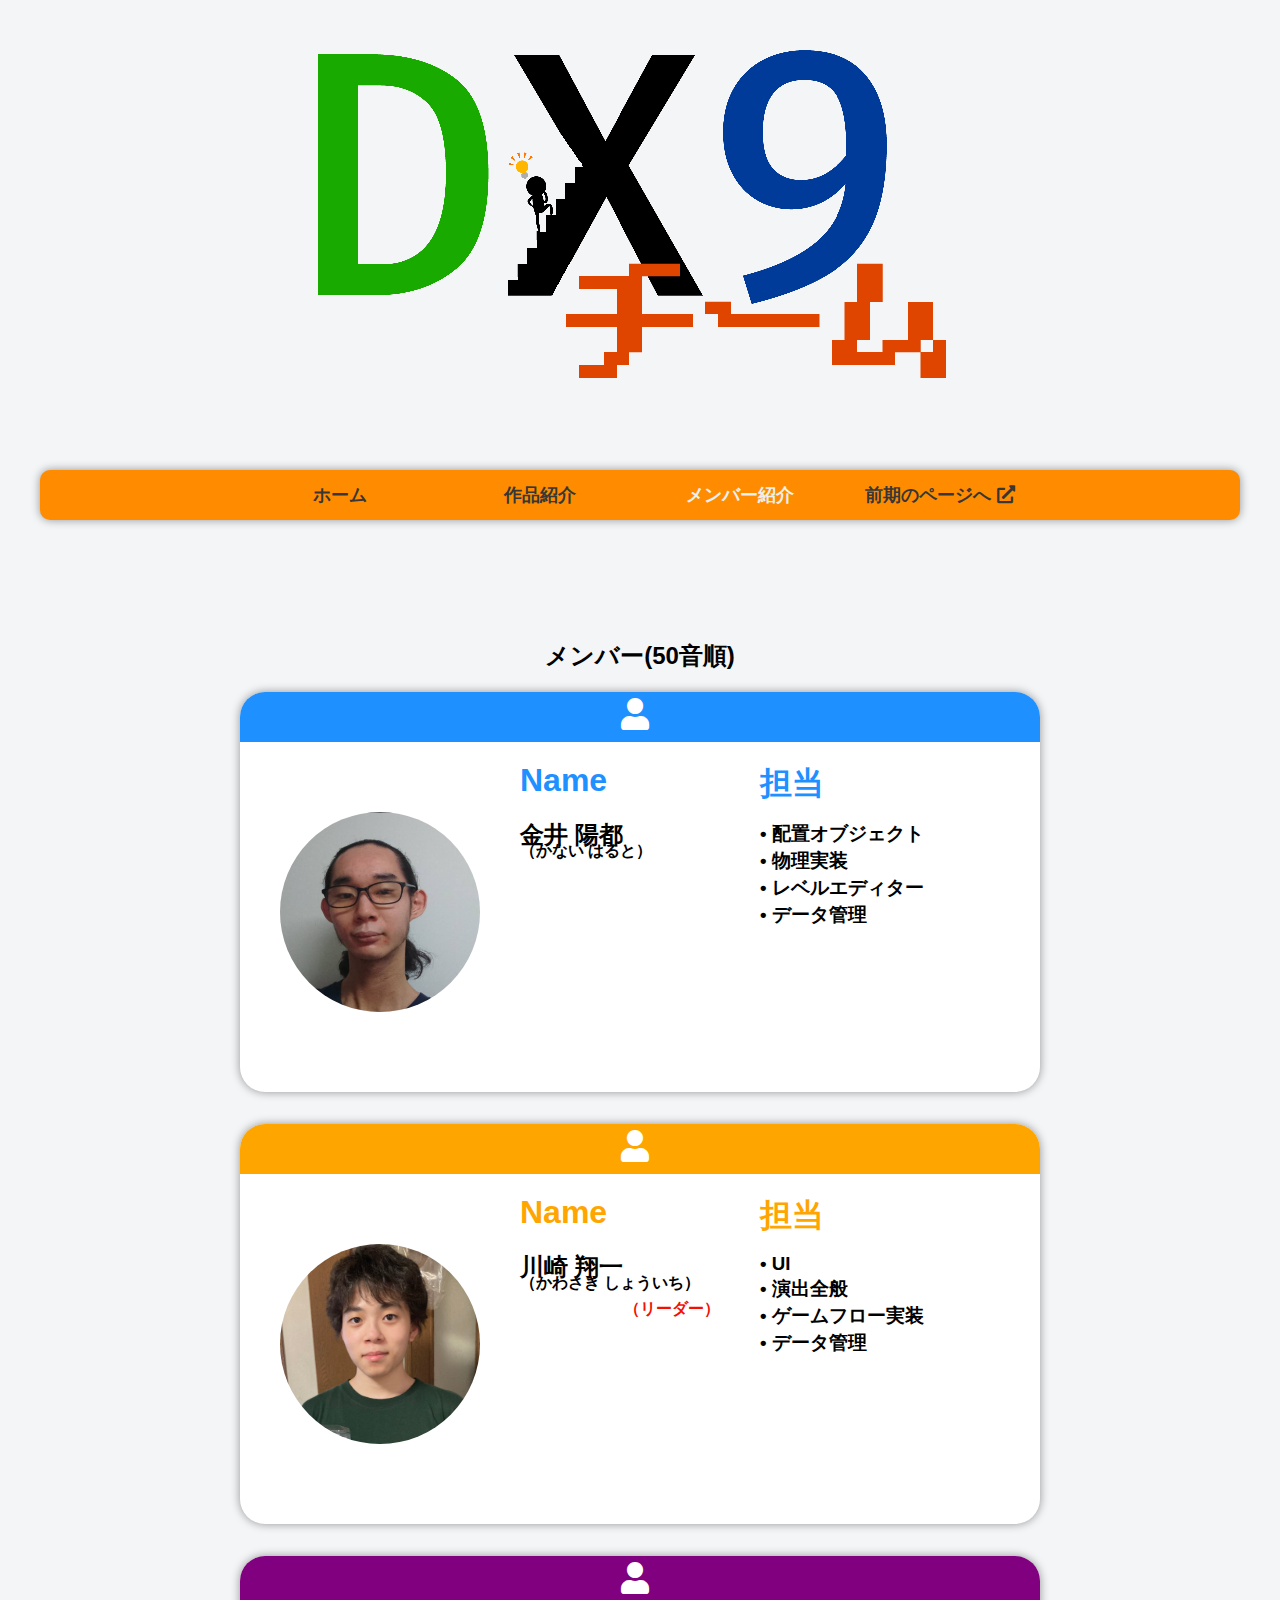
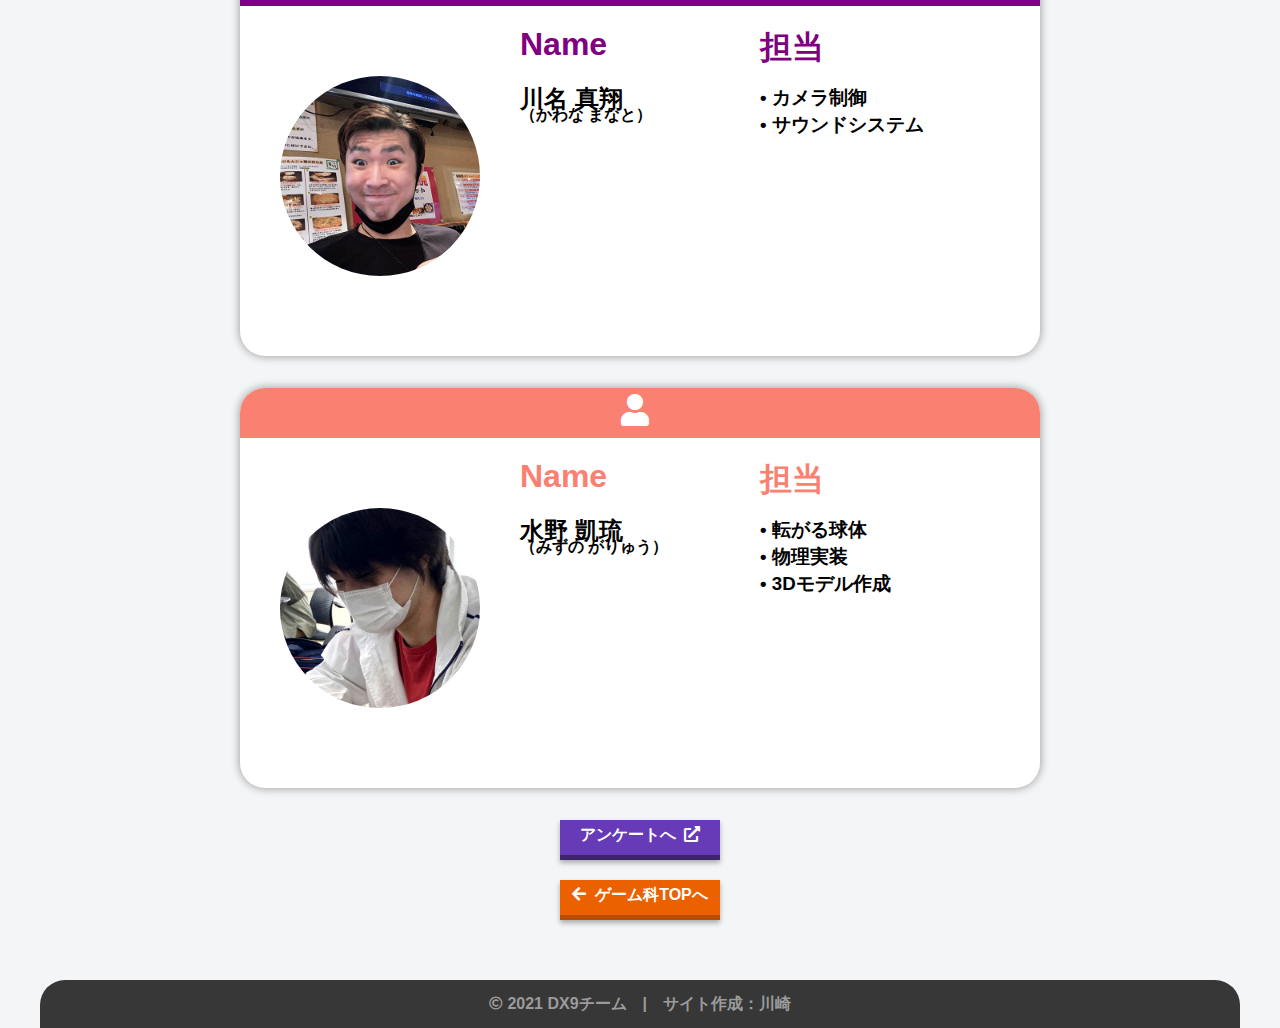
==== commit 1763d752: "AWARD更新" ====
--- a/about-us/index.html
+++ b/about-us/index.html
@@ -81,7 +81,7 @@
       kanai.add_TANTOU("配置オブジェクト");
       kanai.add_TANTOU("物理実装");
       kanai.add_TANTOU("レベルエディター");
-      kanai.add_TANTOU("マップ管理");
+      kanai.add_TANTOU("データ管理");
       // kanai.add_TANTOU("Transformクラス");
       // kanai.add_YOTEI("Stage（フィールド）");
       kanai.create();
@@ -91,12 +91,13 @@
       kawasaki.set_name("川崎 翔一", "かわさき しょういち");
       kawasaki.set_avatarImg("kawasaki.jpg");
       kawasaki.set_themeColor("orange");
-      kawasaki.add_TANTOU("GameObjectクラス");
+      // kawasaki.add_TANTOU("GameObjectクラス");
       kawasaki.add_TANTOU("UI");
       // kawasaki.add_TANTOU("SkyBox");
       // kawasaki.add_TANTOU("パーティクルエフェクト");
+      kawasaki.add_TANTOU("演出全般")
       kawasaki.add_TANTOU("ゲームフロー実装");
-      kawasaki.add_TANTOU("演出全般")
+      kawasaki.add_TANTOU("データ管理");
       // kawasaki.add_YOTEI("セーブデータ実装");
       kawasaki.create();
     </script>
@@ -105,8 +106,8 @@
       kawana.set_name("川名 真翔", "かわな まなと");
       kawana.set_avatarImg("kawana.jpg");
       kawana.set_themeColor("purple");
-      kawana.add_TANTOU("カメラ");
-      kawana.add_TANTOU("サウンド");
+      kawana.add_TANTOU("カメラ制御");
+      kawana.add_TANTOU("サウンドシステム");
       kawana.create();
     </script>
     <script>
@@ -128,7 +129,7 @@
     </a>
 
     <!-- ボタン -->
-    <a href="https://ydagame.wixsite.com/presentation2021" class="back-top-top">
+    <a href="https://ydagame.wixsite.com/award" class="back-top-top">
       <i class="fas fa-arrow-left"></i>&nbsp;
       ゲーム科TOPへ
     </a>
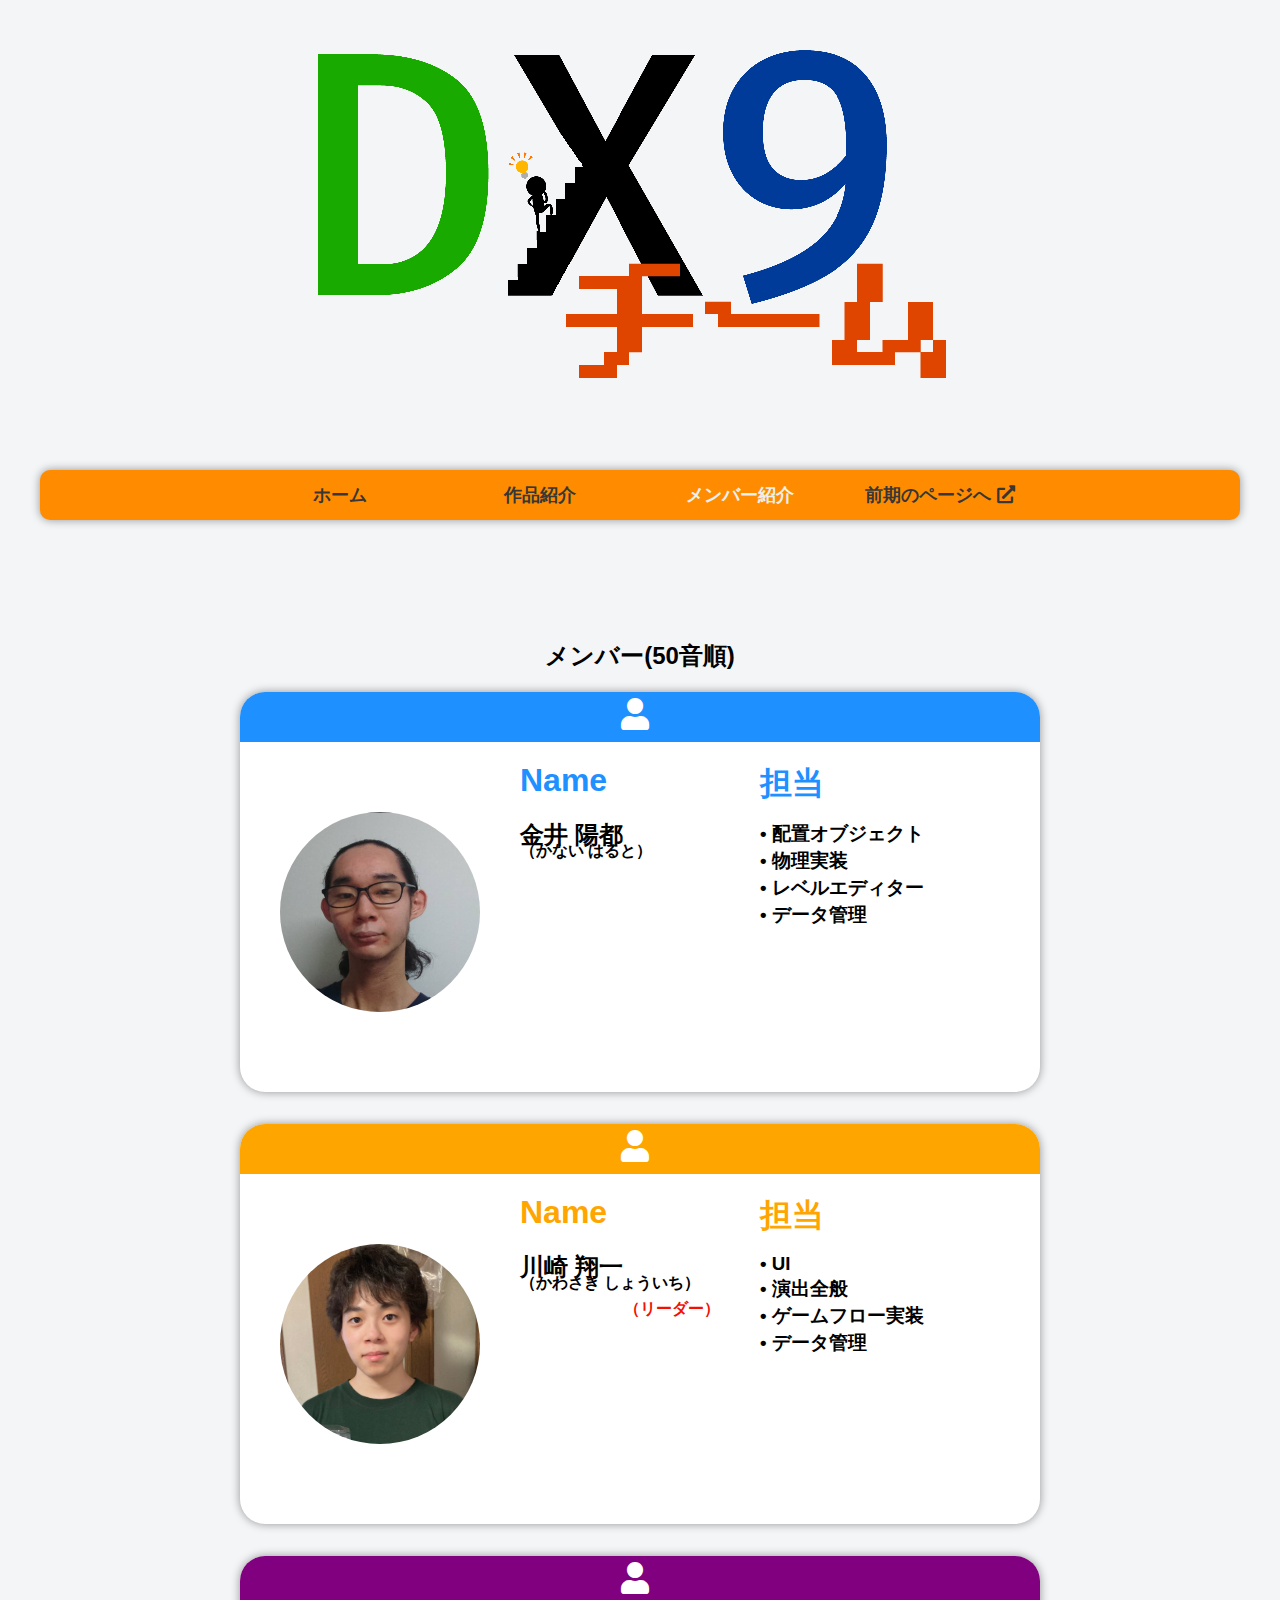
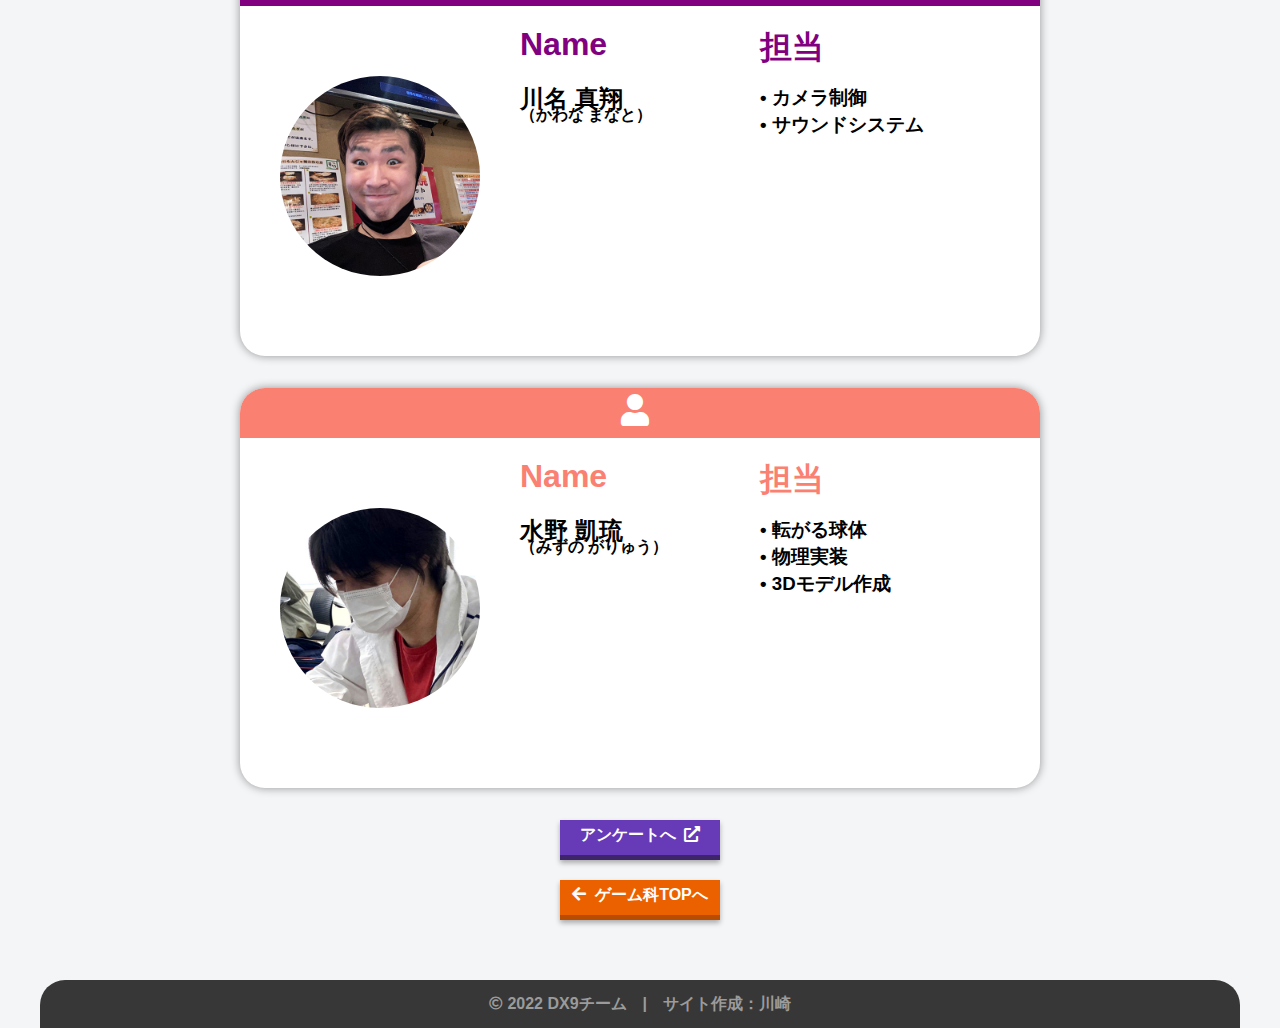
==== commit 5b7e525e: "copylight更新" ====
--- a/about-us/index.html
+++ b/about-us/index.html
@@ -123,7 +123,7 @@
     </script>
 
     <!-- ボタン -->
-    <a href="https://forms.gle/LMaWKQVPrEvDYjna9" class="google-form-btn" target="_blank">
+    <a href="https://forms.gle/prkqZ3Gzpq6UTPvA7" class="google-form-btn" target="_blank">
       アンケートへ
       &nbsp;<i class="fas fa-external-link-alt"></i>
     </a>
@@ -138,7 +138,7 @@
     <div class="moveToTop"></div>
     
     <!-- フッター -->
-    <footer><i class="far fa-copyright"></i>&nbsp;2021 DX9チーム　|　サイト作成：川崎</footer>
+    <footer><i class="far fa-copyright"></i>&nbsp;2022 DX9チーム　|　サイト作成：川崎</footer>
 
   </body>
 </html>
--- a/top-page.css
+++ b/top-page.css
@@ -29,7 +29,7 @@
 }
 .banner.zoom
 {
-  background: url('banner-zoom.png') no-repeat;
+  background: url('banner-zoom-award.png') no-repeat;
   background-size: 400px;
   background-position: center center;
 }
@@ -118,7 +118,7 @@
   }
   .banner.zoom
   {
-    background: url(banner-zoom-mobile.png);
+    background: url(banner-zoom-award-mobile.png);
   }
   .banner.poster
   {
